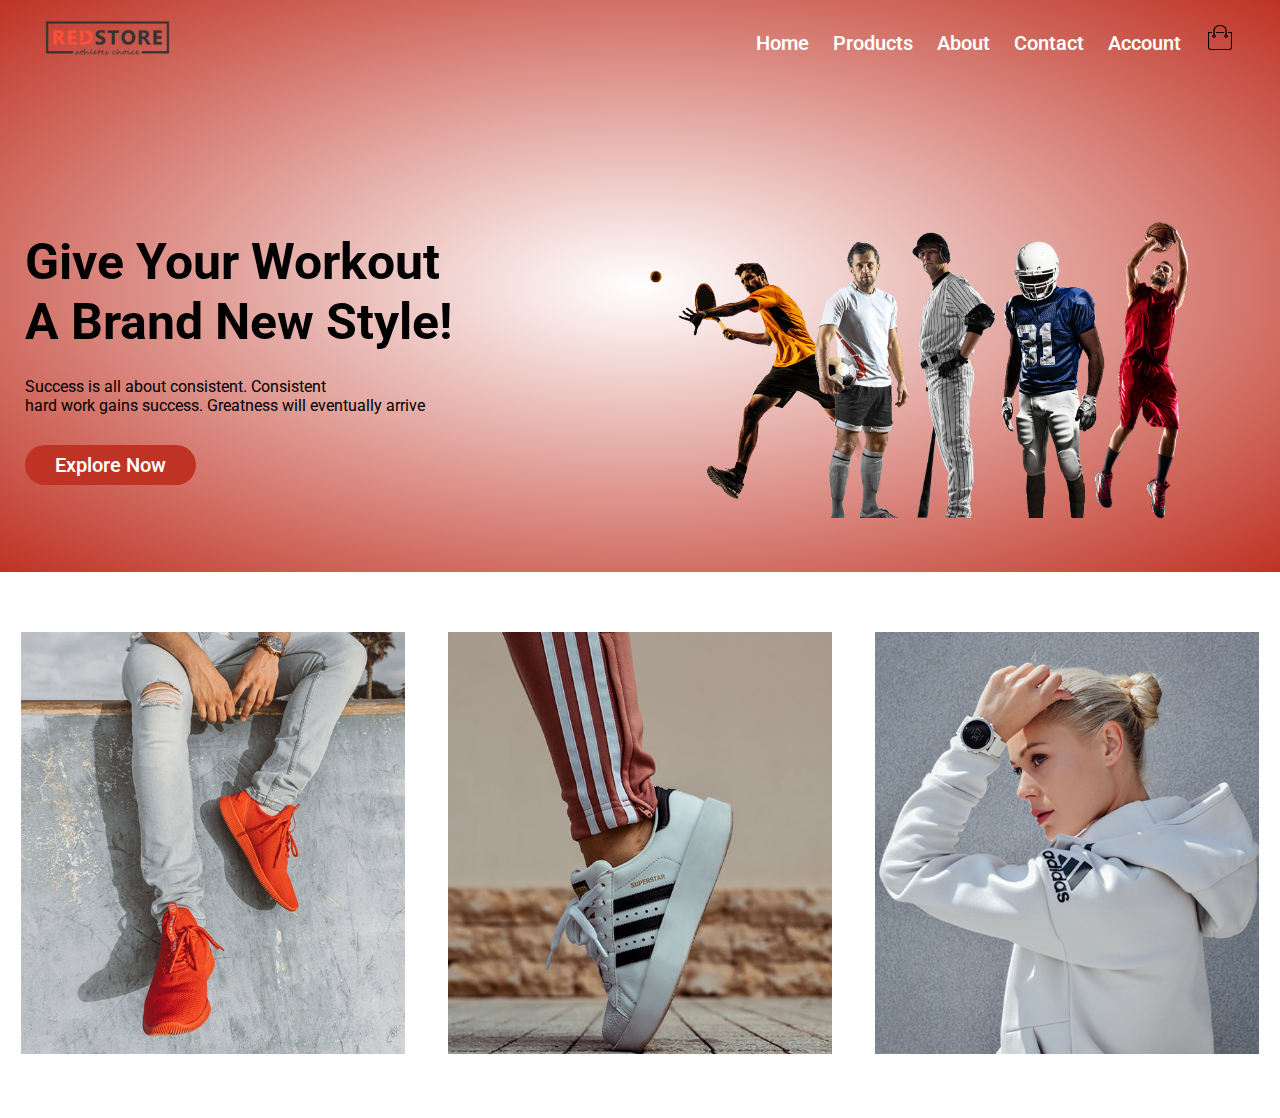
==== index.html @ 7dd302dd "update:product link added in nav bar" ====
<!DOCTYPE html>
<html lang="en">
  <head>
    <meta charset="UTF-8" />
    <meta http-equiv="X-UA-Compatible" content="IE=edge" />
    <meta name="viewport" content="width=device-width, initial-scale=1.0" />
    <link rel="stylesheet" href="./screens/homepage/homepage.css" />
    <link rel="preconnect" href="https://fonts.googleapis.com" />
    <link rel="preconnect" href="https://fonts.gstatic.com" crossorigin />
    <link
      href="https://fonts.googleapis.com/css2?family=Poppins:wght@200;400;600;700&family=Roboto:wght@100&display=swap"
      rel="stylesheet"
    />
    <title>Homepage | e-commerce component</title>
  </head>
  <body>
    <div class="header">
      <div class="container">
        <div class="navbar">
          <div class="logo">
            <img src="/images/logo.png" alt="no-logo" width="125px" />
          </div>
          <nav>
            <ul>
              <li><a href="/index.html">Home</a></li>
              <li><a href="/screens/product/product.html">Products</a></li>
              <li><a href="#">About</a></li>
              <li><a href="#">Contact</a></li>
              <li><a href="#">Account</a></li>
              <img src="images/cart.png" alt="no-cart-img" />
            </ul>
          </nav>
        </div>
        <div class="row">
          <div class="col-2">
            <h1>
              Give Your Workout <br />
              A Brand New Style!
            </h1>
            <p>
              Success is all about consistent. Consistent <br />
              hard work gains success. Greatness will eventually arrive
            </p>
            <a href="" class="btn">Explore Now</a>
          </div>
          <div class="col-2">
            <img src="/images/img-1.png" alt="no-image" />
          </div>
        </div>
      </div>
    </div>
    <!-- Product categories -->
    <div class="categories">
      <div class="small-container">
        <div class="row">
          <div class="col-3">
            <img src="/images/category-1.jpg" alt="no-category 1" />
          </div>
          <div class="col-3">
            <img src="/images/category-2.jpg" alt="no category-2" />
          </div>
          <div class="col-3">
            <img src="/images/category-3.jpg" alt="no-category-3" />
          </div>
        </div>
      </div>
    </div>
  </body>
</html>
---- screens/homepage/homepage.css ----
:root {
  --primary-color: #bf3325;
  --secondary-color: #ef5354;
  --offwhite-color: #ffff;
  --background-color: #ff6263;
}
body {
  font-family: 'Poppins', sans-serif;
  font-family: 'Roboto', sans-serif;
}
* {
  margin: 0;
  padding: 0;
  box-sizing: border-box;
}

.navbar {
  display: flex;
  align-items: center;
  padding: 20px;
}

nav {
  flex: 1;
  text-align: right;
}

nav ul img {
  width: 30px;
  height: 25px;
}

nav ul {
  display: inline-block;
  list-style-type: none;
}
nav ul li {
  display: inline-block;
  margin-right: 20px;
}
a {
  text-decoration: none;
  color: var(--offwhite-color);
  font-size: 20px;
  font-weight: 550;
}

.container {
  max-width: 1300px;
  margin: auto;
  padding: 0 25px;
}
.row {
  display: flex;
  align-items: center;
  flex-wrap: wrap;
  justify-content: space-around;
}
.col-2 {
  flex-basis: 50%;
  min-width: 300px;
}

.col-2 img {
  max-width: 100%;
  padding: 50px 0;
}

.col-2 h1 {
  font-size: 50px;
  line-height: 60px;
  margin: 25px 0;
}
.btn {
  display: inline-block;
  background-color: var(--primary-color);
  color: var(--offwhite-color);
  margin: 30px 0;
  padding: 8px 30px;
  border-radius: 30px;
  transition: background 0.5s;
}

.btn:hover {
  background-color: var(--secondary-color);
}
.header {
  background: radial-gradient(var(--offwhite-color), var(--primary-color));
}
.header .row {
  margin-top: 70px;
}
.categories {
  margin: 60px 0;
}
.col-3 {
  flex-basis: 30%;
  min-width: 250px;
  margin-bottom: 0;
}
.col-3 img {
  width: 100%;
  margin-bottom: 0;
}
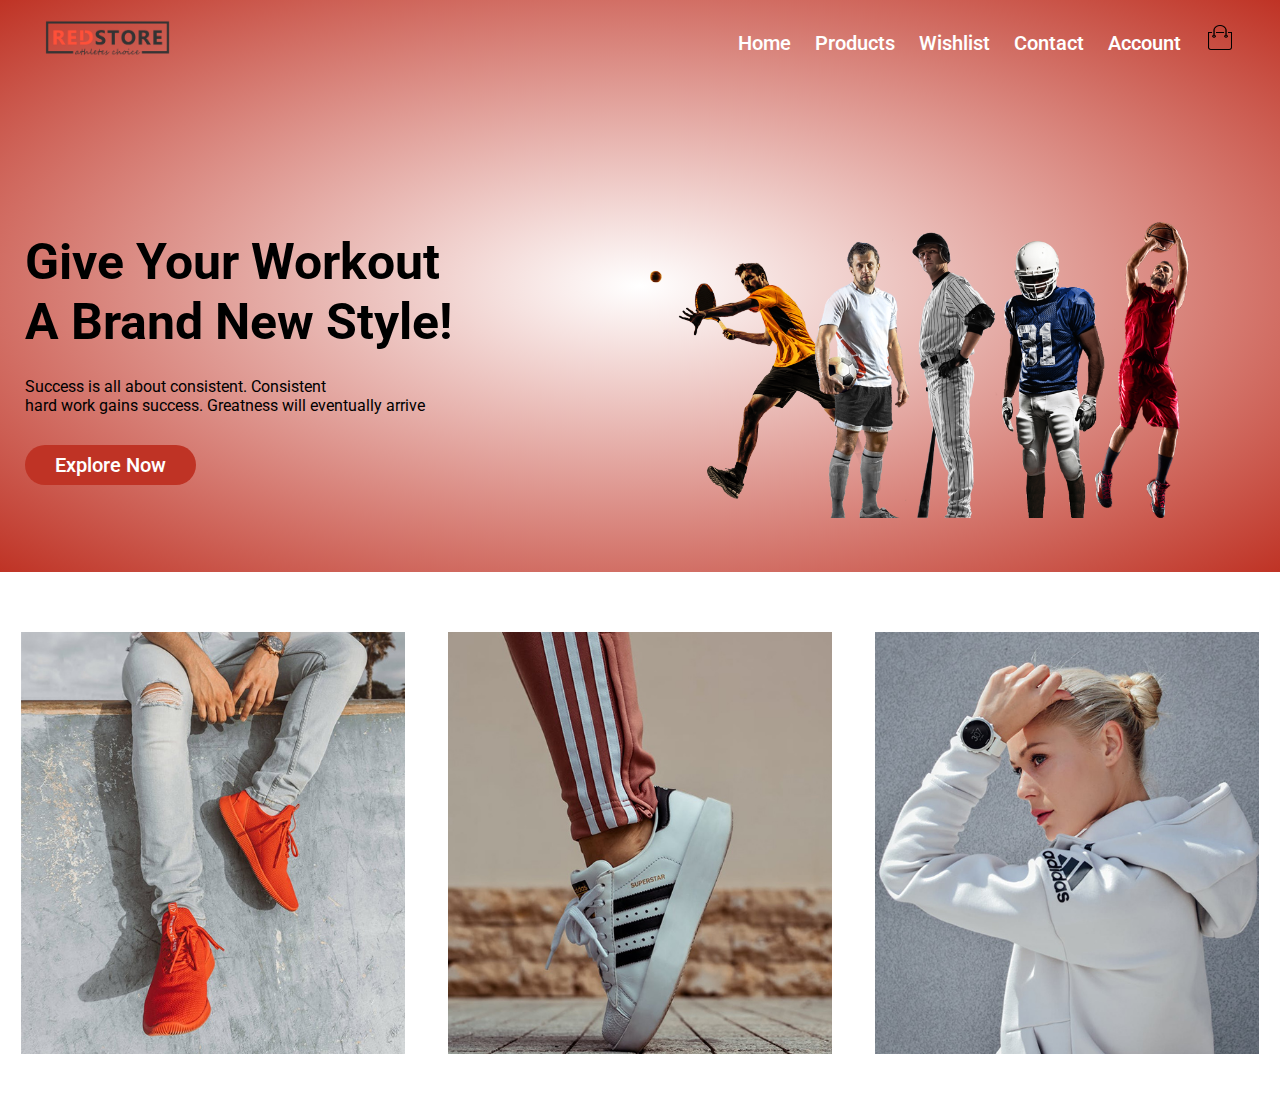
==== commit 6e92ed8b: "feat: wishlist feature added" ====
--- a/index.html
+++ b/index.html
@@ -24,10 +24,12 @@
             <ul>
               <li><a href="/index.html">Home</a></li>
               <li><a href="/screens/product/product.html">Products</a></li>
-              <li><a href="#">About</a></li>
+              <li><a href="/screens/wishlist/wishlist.html">Wishlist</a></li>
               <li><a href="#">Contact</a></li>
-              <li><a href="#">Account</a></li>
-              <img src="images/cart.png" alt="no-cart-img" />
+              <li><a href="/screens/authentication/auth.html">Account</a></li>
+              <a href="/screens/cart/cart.html"
+                ><img src="images/cart.png" alt="no-cart-img"
+              /></a>
             </ul>
           </nav>
         </div>
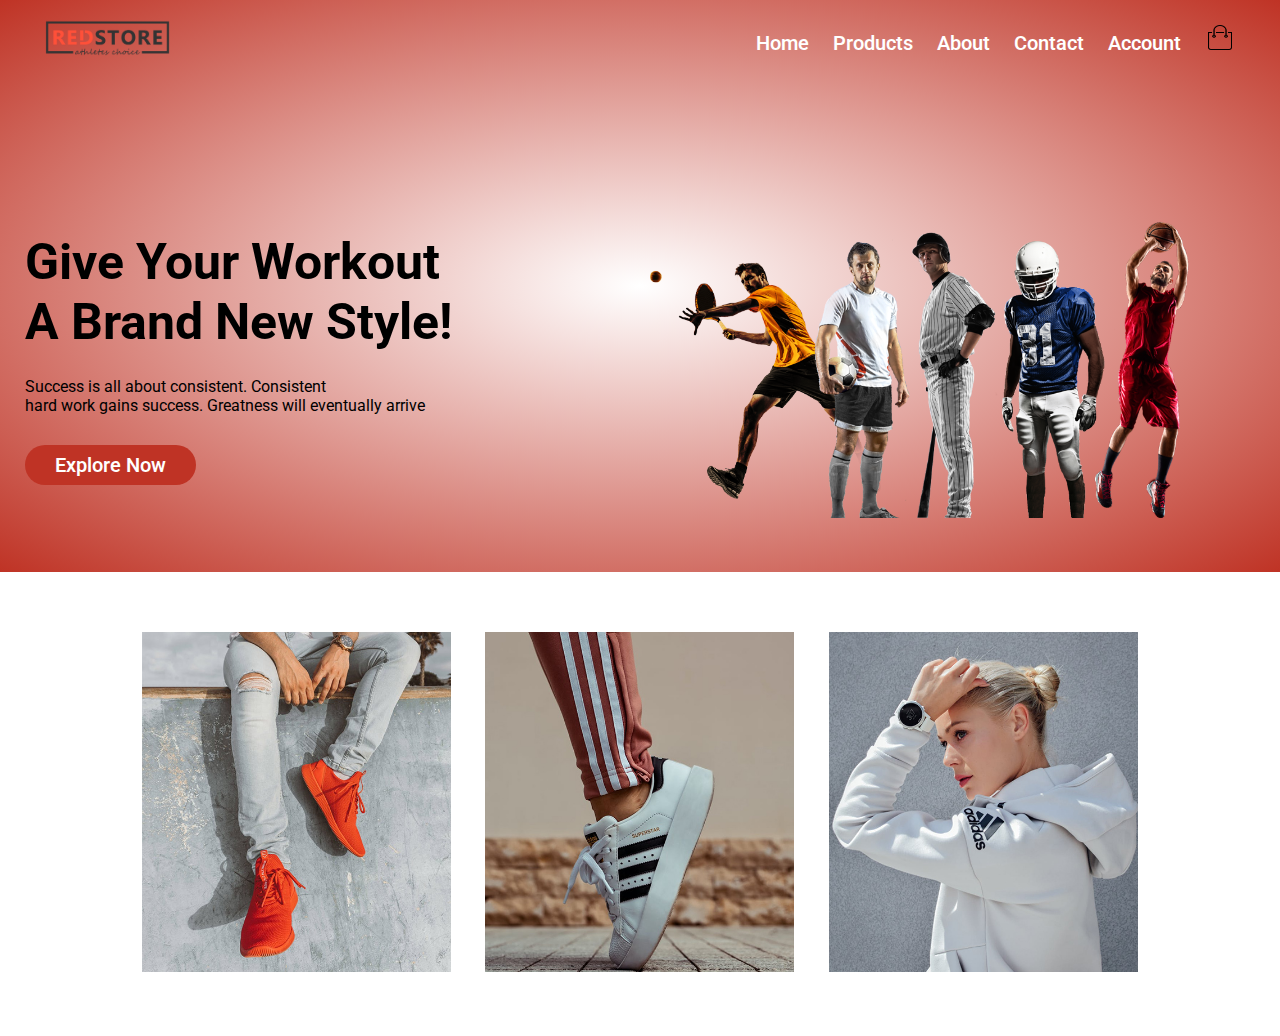
==== commit 976abcee: "Merge pull request #1 from kr-sarvesh/home-page" ====
--- a/index.html
+++ b/index.html
@@ -23,13 +23,11 @@
           <nav>
             <ul>
               <li><a href="/index.html">Home</a></li>
-              <li><a href="/screens/product/product.html">Products</a></li>
-              <li><a href="/screens/wishlist/wishlist.html">Wishlist</a></li>
+              <li><a href="#">Products</a></li>
+              <li><a href="#">About</a></li>
               <li><a href="#">Contact</a></li>
-              <li><a href="/screens/authentication/auth.html">Account</a></li>
-              <a href="/screens/cart/cart.html"
-                ><img src="images/cart.png" alt="no-cart-img"
-              /></a>
+              <li><a href="#">Account</a></li>
+              <img src="images/cart.png" alt="no-cart-img" />
             </ul>
           </nav>
         </div>
--- a/screens/homepage/homepage.css
+++ b/screens/homepage/homepage.css
@@ -102,3 +102,12 @@
   width: 100%;
   margin-bottom: 0;
 }
+
+.small-container {
+  max-width: 1080px;
+  margin: auto;
+  padding-left: 25px;
+  border-radius: 2px;
+  padding-right: 25px;
+  background-color: var(--offwhite-color);
+}
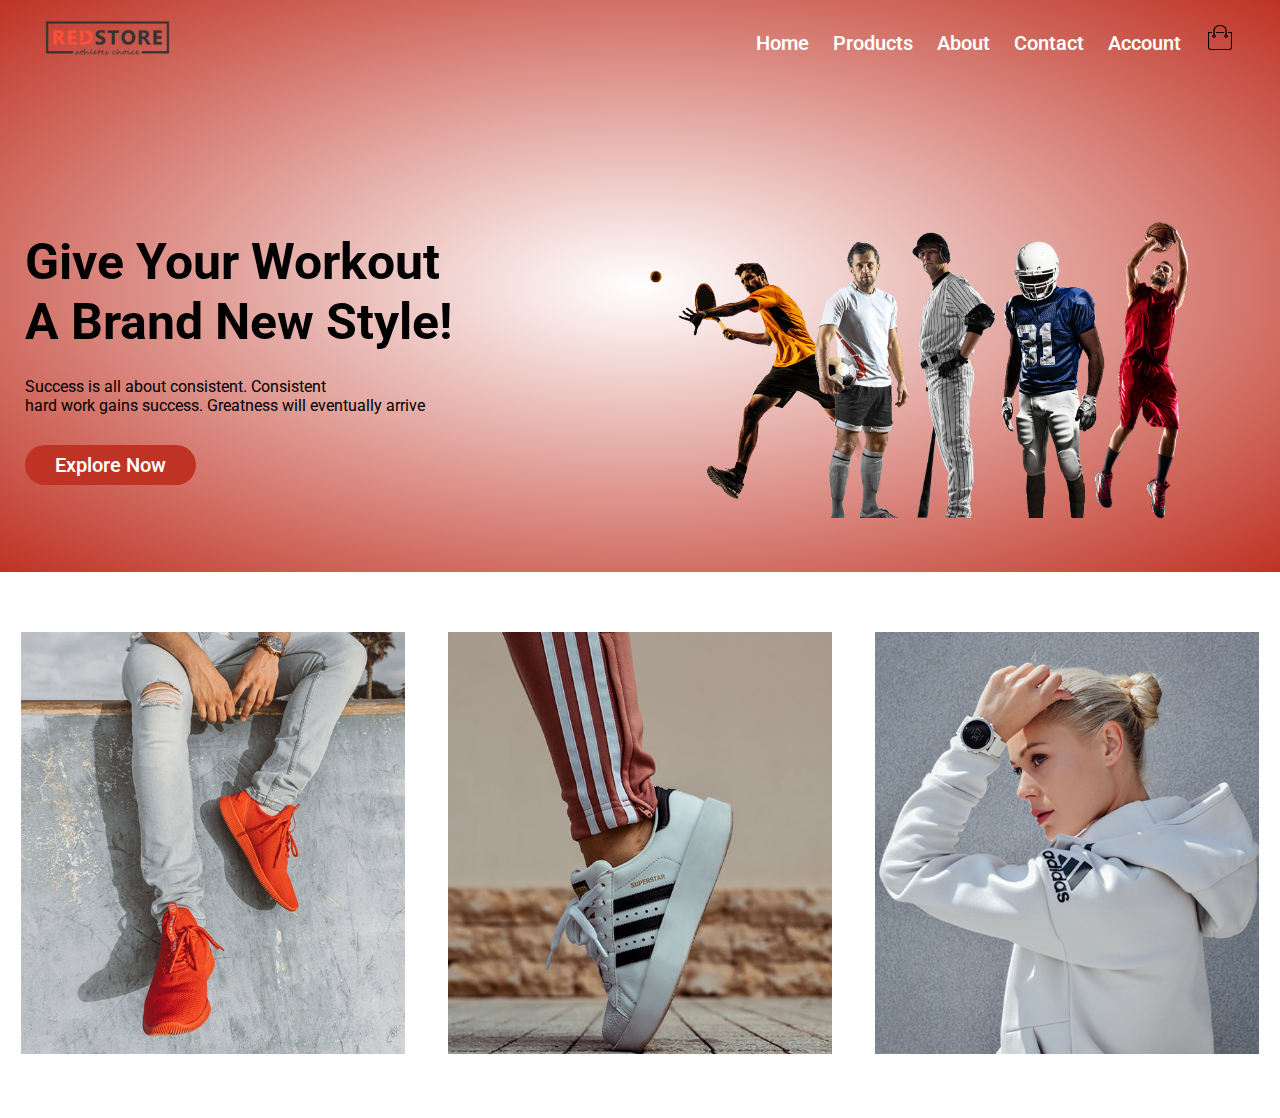
==== commit 111eec84: "Merge pull request #2 from kr-sarvesh/product-page" ====
--- a/index.html
+++ b/index.html
@@ -23,7 +23,7 @@
           <nav>
             <ul>
               <li><a href="/index.html">Home</a></li>
-              <li><a href="#">Products</a></li>
+              <li><a href="/screens/product/product.html">Products</a></li>
               <li><a href="#">About</a></li>
               <li><a href="#">Contact</a></li>
               <li><a href="#">Account</a></li>
--- a/screens/homepage/homepage.css
+++ b/screens/homepage/homepage.css
@@ -102,12 +102,3 @@
   width: 100%;
   margin-bottom: 0;
 }
-
-.small-container {
-  max-width: 1080px;
-  margin: auto;
-  padding-left: 25px;
-  border-radius: 2px;
-  padding-right: 25px;
-  background-color: var(--offwhite-color);
-}
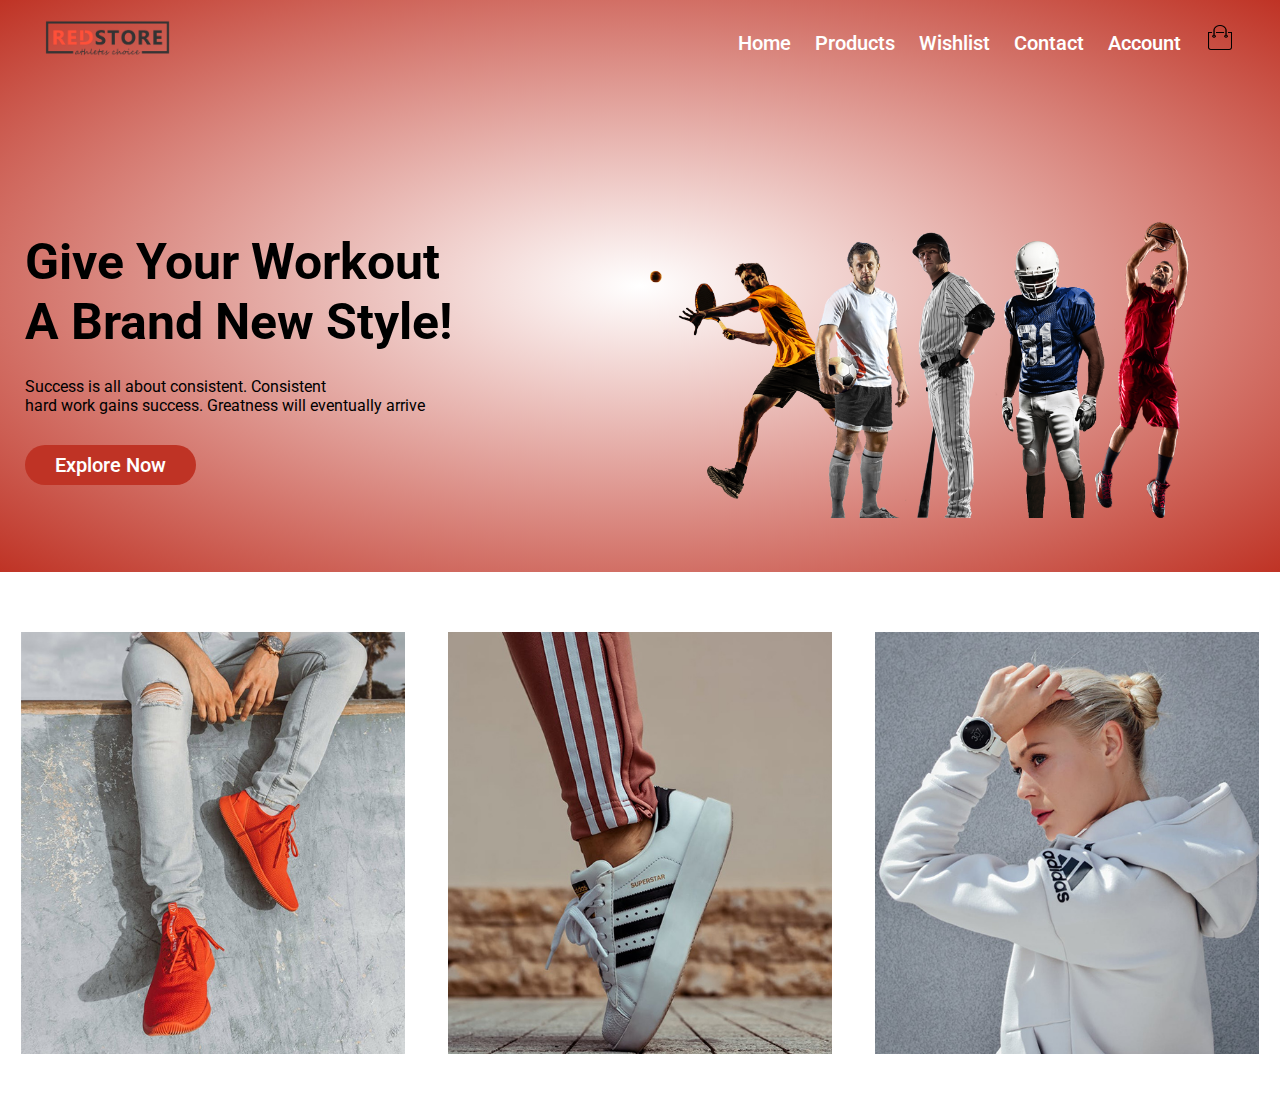
==== commit 894ee554: "Merge pull request #6 from kr-sarvesh/wishlist" ====
--- a/index.html
+++ b/index.html
@@ -24,10 +24,12 @@
             <ul>
               <li><a href="/index.html">Home</a></li>
               <li><a href="/screens/product/product.html">Products</a></li>
-              <li><a href="#">About</a></li>
+              <li><a href="/screens/wishlist/wishlist.html">Wishlist</a></li>
               <li><a href="#">Contact</a></li>
-              <li><a href="#">Account</a></li>
-              <img src="images/cart.png" alt="no-cart-img" />
+              <li><a href="/screens/authentication/auth.html">Account</a></li>
+              <a href="/screens/cart/cart.html"
+                ><img src="images/cart.png" alt="no-cart-img"
+              /></a>
             </ul>
           </nav>
         </div>
